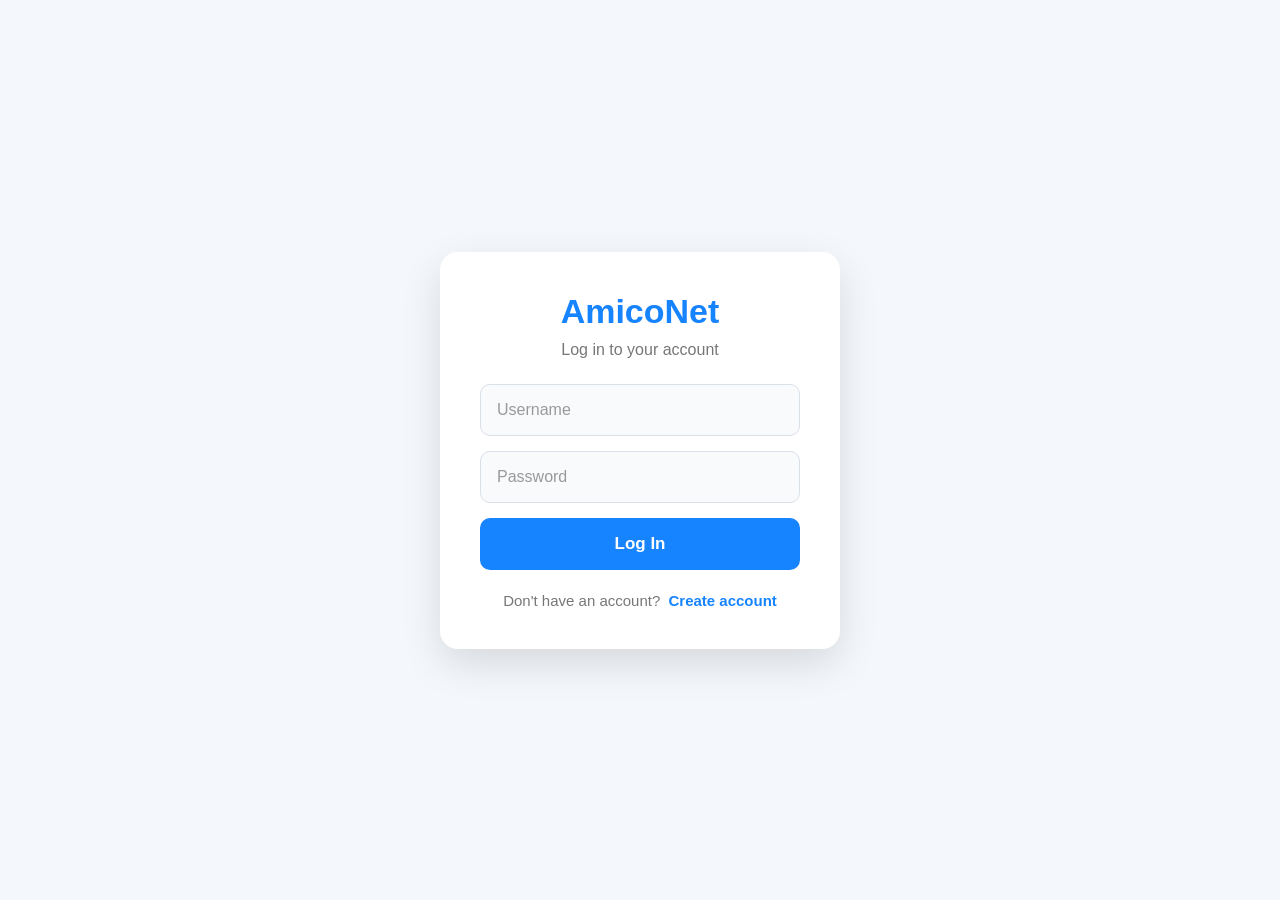
==== realtimechat/src/main/resources/static/index.html @ cae0698f "first commit" ====
<!DOCTYPE html>
<html lang="en">

<head>
    <meta charset="UTF-8">
    <meta name="viewport" content="width=device-width, initial-scale=1.0">

    <title>AmicoNet</title>

    <link rel="stylesheet" href="css/style.css">
</head>

<body>

    <div class="auth-container">

        <div class="auth-box">

            <h1>AmicoNet</h1>

            <p>Log in to your account</p>

            <form id="loginForm">

                <input
                    type="text"
                    id="loginUsername"
                    placeholder="Username"
                    required
                    autocomplete="username"
                >

                <input
                    type="password"
                    id="loginPassword"
                    placeholder="Password"
                    required
                    autocomplete="current-password"
                >

                <button type="submit">
                    Log In
                </button>

            </form>

            <p id="loginMessage"></p>

            <div class="login-link">

                Don't have an account?

                <a href="signup.html">
                    Create account
                </a>

            </div>

        </div>

    </div>

    <script src="js/app.js"></script>

</body>

</html>
---- realtimechat/src/main/resources/static/css/style.css ----
/* =========================
   RESET
   ========================= */

* {
    box-sizing: border-box;
    margin: 0;
    padding: 0;
}

body {
    font-family: Arial, Helvetica, sans-serif;
    background: #111;
    color: white;
    height: 100vh;
    overflow: hidden;
}


/* =========================
   LOGIN / SIGNUP PAGE
   ========================= */

.auth-container {
    width: 100%;
    height: 100vh;

    display: flex;
    align-items: center;
    justify-content: center;

    background: #f4f7fb;
}


/* =========================
   AUTH BOX
   ========================= */

.auth-box {
    width: 400px;
    padding: 40px;

    background: white;

    border-radius: 18px;

    box-shadow:
        0 15px 40px rgba(0, 0, 0, 0.12);

    text-align: center;
}


/* =========================
   AUTH TITLE
   ========================= */

.auth-box h1 {
    font-size: 34px;
    color: #1683ff;
    margin-bottom: 10px;
}

.auth-box > p {
    color: #777;
    font-size: 16px;
    margin-bottom: 25px;
}


/* =========================
   AUTH FORM
   ========================= */

.auth-box form {
    display: flex;
    flex-direction: column;
    gap: 15px;
}


/* =========================
   INPUTS
   ========================= */

.auth-box input {
    width: 100%;
    height: 52px;

    padding: 0 16px;

    border: 1px solid #d9e0e8;
    border-radius: 10px;

    outline: none;

    background: #f8fafc;
    color: #222;

    font-size: 16px;

    transition: 0.2s;
}

.auth-box input:focus {
    border-color: #1683ff;

    background: white;

    box-shadow:
        0 0 0 3px rgba(22, 131, 255, 0.1);
}

.auth-box input::placeholder {
    color: #999;
}


/* =========================
   LOGIN BUTTON
   ========================= */

.auth-box button {
    width: 100%;
    height: 52px;

    border: none;
    border-radius: 10px;

    background: #1683ff;
    color: white;

    font-size: 17px;
    font-weight: bold;

    cursor: pointer;

    transition: 0.2s;
}

.auth-box button:hover {
    background: #0d73e5;
    transform: translateY(-1px);
}


/* =========================
   LOGIN MESSAGE
   ========================= */

#loginMessage,
#message {
    margin-top: 15px;
    margin-bottom: 5px;

    font-size: 14px;
}


/* =========================
   CREATE ACCOUNT LINK
   ========================= */

.login-link {
    margin-top: 22px;

    color: #777;

    font-size: 15px;
}

.login-link a {
    color: #1683ff;

    font-weight: bold;

    text-decoration: none;

    margin-left: 4px;
}

.login-link a:hover {
    text-decoration: underline;
}


/* =========================
   MAIN CHAT APP
   ========================= */

.chat-app {
    display: flex;
    height: 100vh;
    width: 100%;
    background: #111;
}


/* =========================
   SIDEBAR
   ========================= */

.sidebar {
    width: 370px;
    min-width: 370px;
    height: 100vh;

    background: #202020;

    border-right: 1px solid #333;

    display: flex;
    flex-direction: column;
}


/* =========================
   SIDEBAR HEADER
   ========================= */

.sidebar-header {
    height: 110px;

    padding: 20px;

    display: flex;
    align-items: center;
    justify-content: space-between;

    border-bottom: 1px solid #333;
}

.sidebar-header h1 {
    color: #1683ff;
    font-size: 25px;
}


/* =========================
   MY PROFILE
   ========================= */

.profile-section {
    display: flex;
    align-items: center;
    justify-content: center;
}

.profile-photo {
    width: 52px;
    height: 52px;

    border-radius: 50%;

    object-fit: cover;

    border: 2px solid #444;
}

.profile-btn {
    width: 52px;
    height: 52px;

    border: none;
    border-radius: 50%;

    background: transparent;

    color: #1683ff;

    font-size: 28px;

    cursor: pointer;
}

.profile-btn:hover {
    background: #333;
}


/* =========================
   SEARCH
   ========================= */

.search-box {
    padding: 16px;
}

.search-box input {
    width: 100%;
    height: 48px;

    border: none;
    outline: none;

    border-radius: 25px;

    background: #3a3a3a;

    color: white;

    padding: 0 20px;

    font-size: 16px;
}

.search-box input::placeholder {
    color: #bbb;
}


/* =========================
   CHAT LIST
   ========================= */

.chat-list {
    flex: 1;
    overflow-y: auto;
}

.chat-user {
    display: flex;
    align-items: center;

    padding: 15px;

    cursor: pointer;

    border-bottom: 1px solid #292929;
}

.chat-user:hover {
    background: #2d2d2d;
}


/* =========================
   FIX USER LIST
   ========================= */

#chatList {
    width: 100%;
}

#chatList > div {
    display: flex;
    align-items: center;

    width: 100%;
    min-height: 82px;

    padding: 12px 16px;

    cursor: pointer;

    border-bottom: 1px solid #303030;

    color: white;
}

#chatList > div:hover {
    background: #2b2b2b;
}


/* =========================
   USER AVATAR
   ========================= */

.chat-user img,
#chatList img {
    width: 56px;
    height: 56px;

    min-width: 56px;

    border-radius: 50%;

    object-fit: cover;

    margin-right: 14px;
}

#chatList .avatar,
.chat-user .avatar {
    width: 56px;
    height: 56px;

    min-width: 56px;

    border-radius: 50%;

    background: #3b82f6;

    color: white;

    display: flex;
    align-items: center;
    justify-content: center;

    font-size: 22px;
    font-weight: bold;

    margin-right: 14px;
}


/* =========================
   USER INFO
   ========================= */

.chat-info {
    display: flex;
    flex-direction: column;
}

.chat-name {
    color: white;

    font-size: 17px;

    font-weight: bold;

    margin-bottom: 5px;
}

.last-message {
    color: #aaa;

    font-size: 14px;
}

.last-message.online {
    color: #22c55e;
}


/* =========================
   ADD PERSON BUTTON
   ========================= */

.add-user-btn {
    margin: 16px;

    height: 56px;

    border: none;

    border-radius: 10px;

    background: #3a3a3a;

    color: white;

    font-size: 18px;

    cursor: pointer;
}

.add-user-btn:hover {
    background: #4a4a4a;
}


/* =========================
   CHAT AREA
   ========================= */

.chat-area {
    flex: 1;

    height: 100vh;

    display: flex;
    flex-direction: column;

    background: #111;
}


/* =========================
   CHAT HEADER
   ========================= */

.chat-header {
    height: 92px;
    min-height: 92px;

    padding: 14px 22px;

    display: flex;
    align-items: center;

    background: #202020;

    border-bottom: 1px solid #333;
}


/* =========================
   CHAT AVATAR
   ========================= */

.chat-avatar-container {
    width: 64px;
    height: 64px;

    min-width: 64px;

    border-radius: 50%;

    overflow: hidden;

    position: relative;

    margin-right: 16px;
}

.chat-profile-photo,
.chat-header .chat-profile-photo,
.chat-header img {
    width: 64px;
    height: 64px;

    min-width: 64px;

    border-radius: 50%;

    object-fit: cover;

    display: block;
}


/* =========================
   DEFAULT CHAT AVATAR
   ========================= */

.chat-avatar-container .avatar,
.chat-header .avatar {
    width: 64px;
    height: 64px;

    min-width: 64px;

    border-radius: 50%;

    background: #3b82f6;

    color: white;

    display: flex;
    align-items: center;
    justify-content: center;

    font-size: 25px;
    font-weight: bold;

    margin-right: 16px;
}


/* =========================
   CHAT HEADER INFO
   ========================= */

.chat-header-info {
    display: flex;
    flex-direction: column;

    gap: 4px;
}

.chat-header-info h2 {
    margin: 0;

    font-size: 24px;

    color: white;
}

.online-status {
    margin-top: 4px;

    font-size: 15px;

    color: #888;
}

.online-status.online {
    color: #22c55e;
}


/* =========================
   MESSAGES
   ========================= */

.messages {
    flex: 1;

    padding: 30px;

    overflow-y: auto;

    display: flex;
    flex-direction: column;

    gap: 12px;
}


/* =========================
   MESSAGE BUBBLES
   ========================= */

.message {
    max-width: 70%;

    padding: 12px 18px;

    border-radius: 20px;

    font-size: 17px;

    line-height: 1.4;

    word-wrap: break-word;
}


/* =========================
   RECEIVED MESSAGE
   ========================= */

.message.received {
    align-self: flex-start;

    background: #3b3b3b;

    color: white;

    border-bottom-left-radius: 5px;
}


/* =========================
   SENT MESSAGE
   ========================= */

.message.sent {
    align-self: flex-end;

    background: #1683ff;

    color: white;

    border-bottom-right-radius: 5px;
}


/* =========================
   MESSAGE TIME
   ========================= */

.message span {
    font-size: 11px;

    opacity: 0.7;

    margin-left: 6px;
}


/* =========================
   MESSAGE INPUT
   ========================= */

.message-input {
    min-height: 90px;

    padding: 18px 22px;

    display: flex;
    align-items: center;

    gap: 14px;

    background: #202020;

    border-top: 1px solid #333;
}


/* =========================
   MESSAGE TEXTBOX
   ========================= */

.message-input input {
    flex: 1;

    height: 58px;

    border: none;

    outline: none;

    border-radius: 30px;

    background: #3a3a3a;

    color: white;

    padding: 0 22px;

    font-size: 18px;
}

.message-input input::placeholder {
    color: #bbb;
}


/* =========================
   SEND BUTTON
   ========================= */

.message-input button {
    width: 58px;
    height: 58px;

    min-width: 58px;

    border: none;

    border-radius: 50%;

    background: #1683ff;

    color: white;

    font-size: 25px;

    cursor: pointer;
}

.message-input button:hover {
    background: #0d73e5;
}

.message-input button:disabled {
    opacity: 0.5;

    cursor: not-allowed;
}


/* =========================
   SCROLLBAR
   ========================= */

::-webkit-scrollbar {
    width: 7px;
}

::-webkit-scrollbar-track {
    background: #171717;
}

::-webkit-scrollbar-thumb {
    background: #444;

    border-radius: 10px;
}

::-webkit-scrollbar-thumb:hover {
    background: #555;
}


/* =========================
   MOBILE
   ========================= */

@media (max-width: 700px) {

    .auth-box {
        width: calc(100% - 30px);

        padding: 30px 25px;
    }

    .sidebar {
        width: 300px;

        min-width: 300px;
    }

    .chat-header-info h2 {
        font-size: 20px;
    }

    .messages {
        padding: 18px;
    }

    .message {
        max-width: 85%;
    }
}
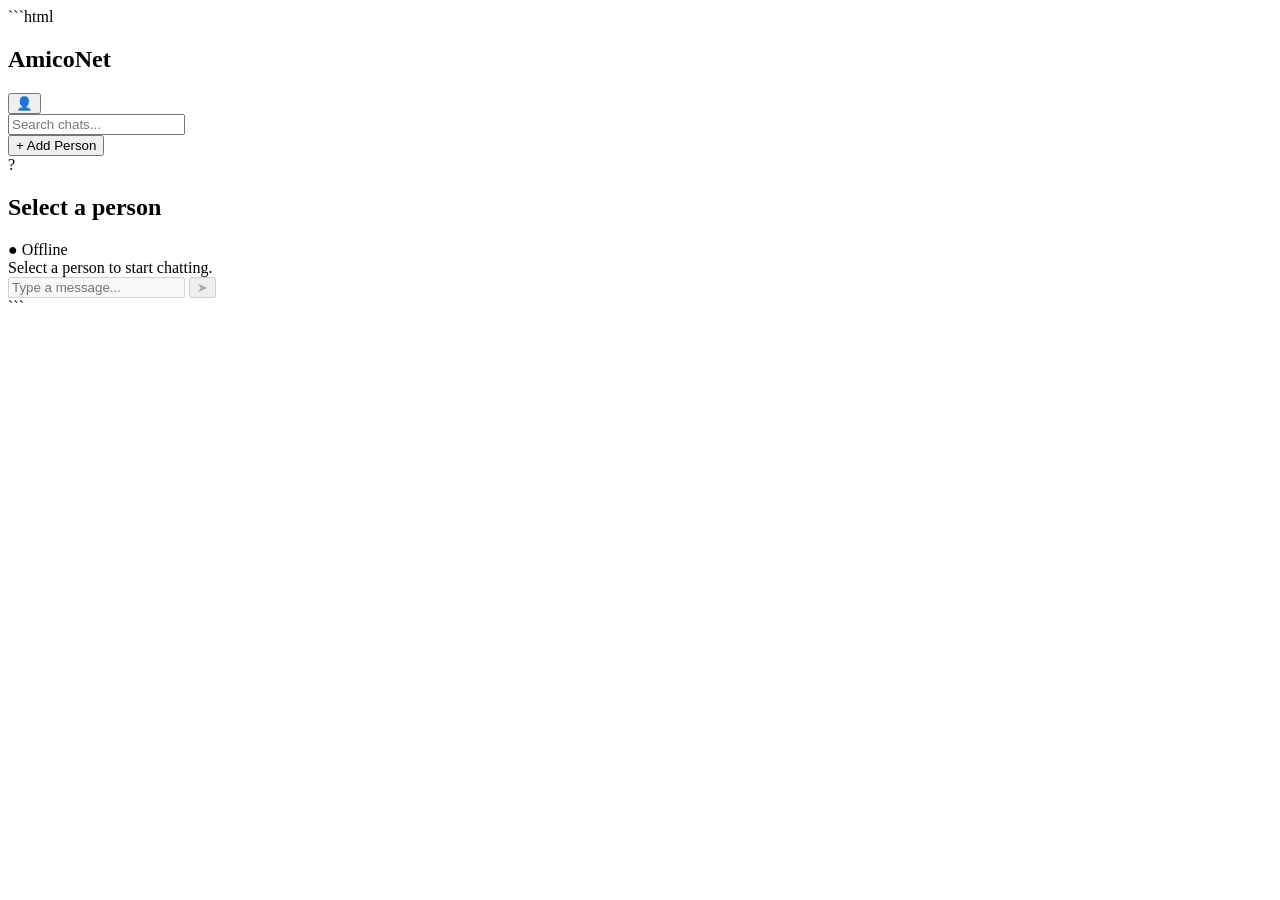
==== commit 5c0a357a: "Fix chat HTML" ====
--- a/realtimechat/src/main/resources/static/index.html
+++ b/realtimechat/src/main/resources/static/index.html
@@ -1,67 +1,144 @@
+```html
 <!DOCTYPE html>
 <html lang="en">
-
 <head>
     <meta charset="UTF-8">
     <meta name="viewport" content="width=device-width, initial-scale=1.0">
-
     <title>AmicoNet</title>
 
-    <link rel="stylesheet" href="css/style.css">
+    <link rel="stylesheet" href="/css/style.css">
 </head>
 
 <body>
 
-    <div class="auth-container">
+<div class="chat-app">
 
-        <div class="auth-box">
+    <aside class="sidebar">
 
+        <div class="sidebar-header">
             <h1>AmicoNet</h1>
 
-            <p>Log in to your account</p>
-
-            <form id="loginForm">
-
-                <input
-                    type="text"
-                    id="loginUsername"
-                    placeholder="Username"
-                    required
-                    autocomplete="username"
+            <div class="profile-section">
+                <img
+                    id="profilePhoto"
+                    src=""
+                    alt="Profile"
+                    class="profile-photo"
+                    style="display:none;"
                 >
 
                 <input
-                    type="password"
-                    id="loginPassword"
-                    placeholder="Password"
-                    required
-                    autocomplete="current-password"
+                    type="file"
+                    id="profilePhotoInput"
+                    accept="image/*"
+                    hidden
                 >
 
-                <button type="submit">
-                    Log In
+                <button
+                    id="profilePhotoButton"
+                    type="button"
+                    class="profile-btn">
+                    👤
                 </button>
+            </div>
+        </div>
 
-            </form>
+        <div class="search-box">
+            <input
+                type="text"
+                id="searchInput"
+                placeholder="Search chats..."
+                autocomplete="off"
+            >
+        </div>
 
-            <p id="loginMessage"></p>
+        <div
+            class="chat-list"
+            id="chatList">
+        </div>
 
-            <div class="login-link">
+        <button
+            class="add-user-btn"
+            id="addUserButton"
+            type="button">
+            + Add Person
+        </button>
 
-                Don't have an account?
+    </aside>
 
-                <a href="signup.html">
-                    Create account
-                </a>
+
+    <main class="chat-area">
+
+        <header class="chat-header">
+
+            <div class="chat-avatar-container">
+
+                <div
+                    class="avatar"
+                    id="chatAvatar">
+                    ?
+                </div>
 
             </div>
 
-        </div>
+            <div class="chat-header-info">
 
-    </div>
+                <h2 id="chatName">
+                    Select a person
+                </h2>
 
-    <script src="js/app.js"></script>
+                <span
+                    class="online-status"
+                    id="onlineStatus">
+                    ● Offline
+                </span>
+
+            </div>
+
+        </header>
+
+
+        <section
+            class="messages"
+            id="messages">
+
+            <div class="message received">
+                Select a person to start chatting.
+            </div>
+
+        </section>
+
+
+        <footer class="message-input">
+
+            <input
+                type="text"
+                id="messageInput"
+                placeholder="Type a message..."
+                autocomplete="off"
+                disabled
+            >
+
+            <button
+                id="sendButton"
+                type="button"
+                disabled>
+                ➤
+            </button>
+
+        </footer>
+
+    </main>
+
+</div>
+
+
+<script src="https://cdn.jsdelivr.net/npm/sockjs-client@1/dist/sockjs.min.js"></script>
+
+<script src="https://cdn.jsdelivr.net/npm/@stomp/stompjs@7.2.1/bundles/stomp.umd.min.js"></script>
+
+<script src="/js/app.js"></script>
 
 </body>
-
-</html>+</html>
+```
